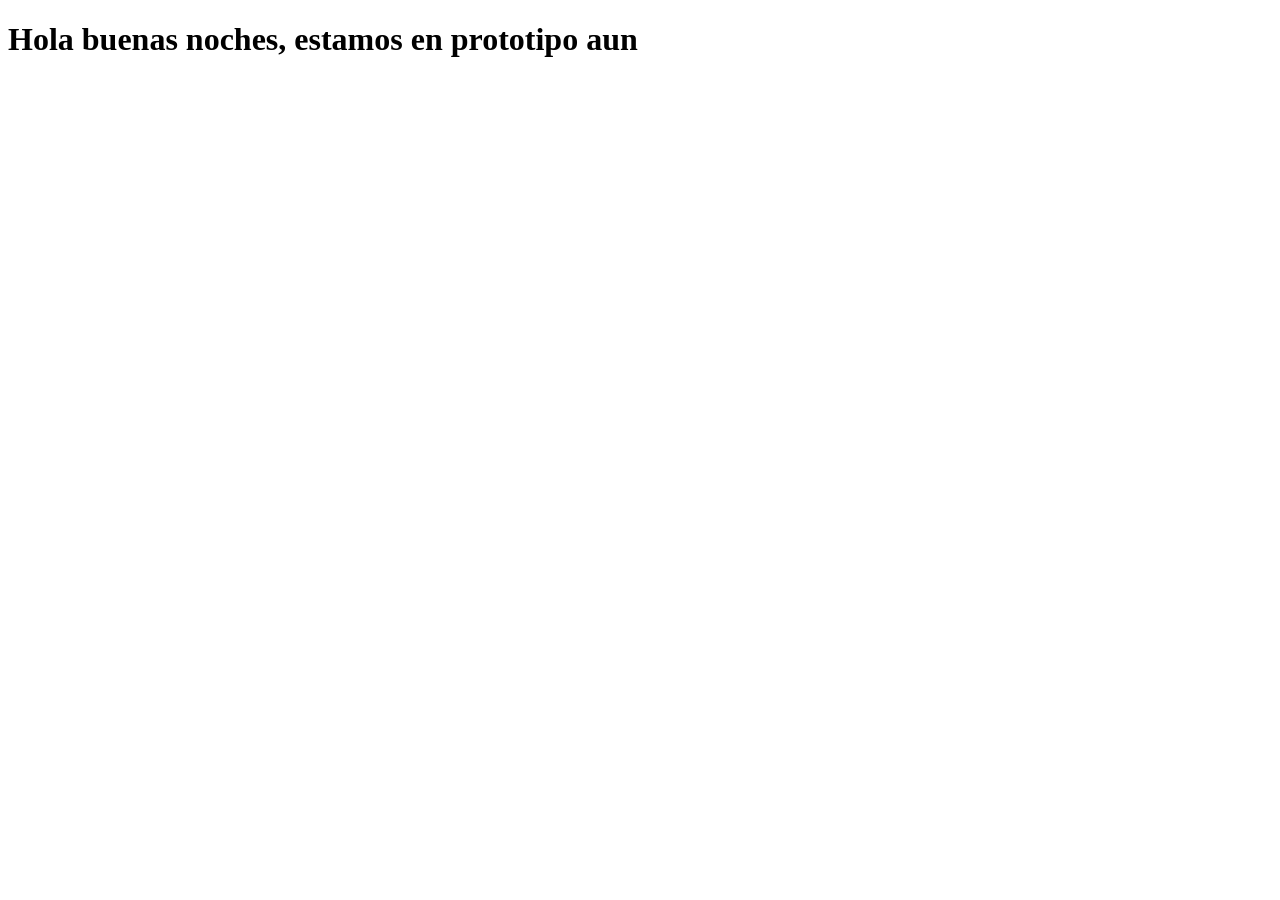
==== games/index.html @ 888af5cb "Estructura inicial del proyecto y prototipo HTML" ====
<!DOCTYPE html>
<html lang="en">
<head>
    <meta charset="UTF-8">
    <meta name="viewport" content="width=device-width, initial-scale=1.0">
    <title>Gamezone</title>
</head>
<body>
    <h1>Hola buenas noches, estamos en prototipo aun</h1>
</body>
</html>
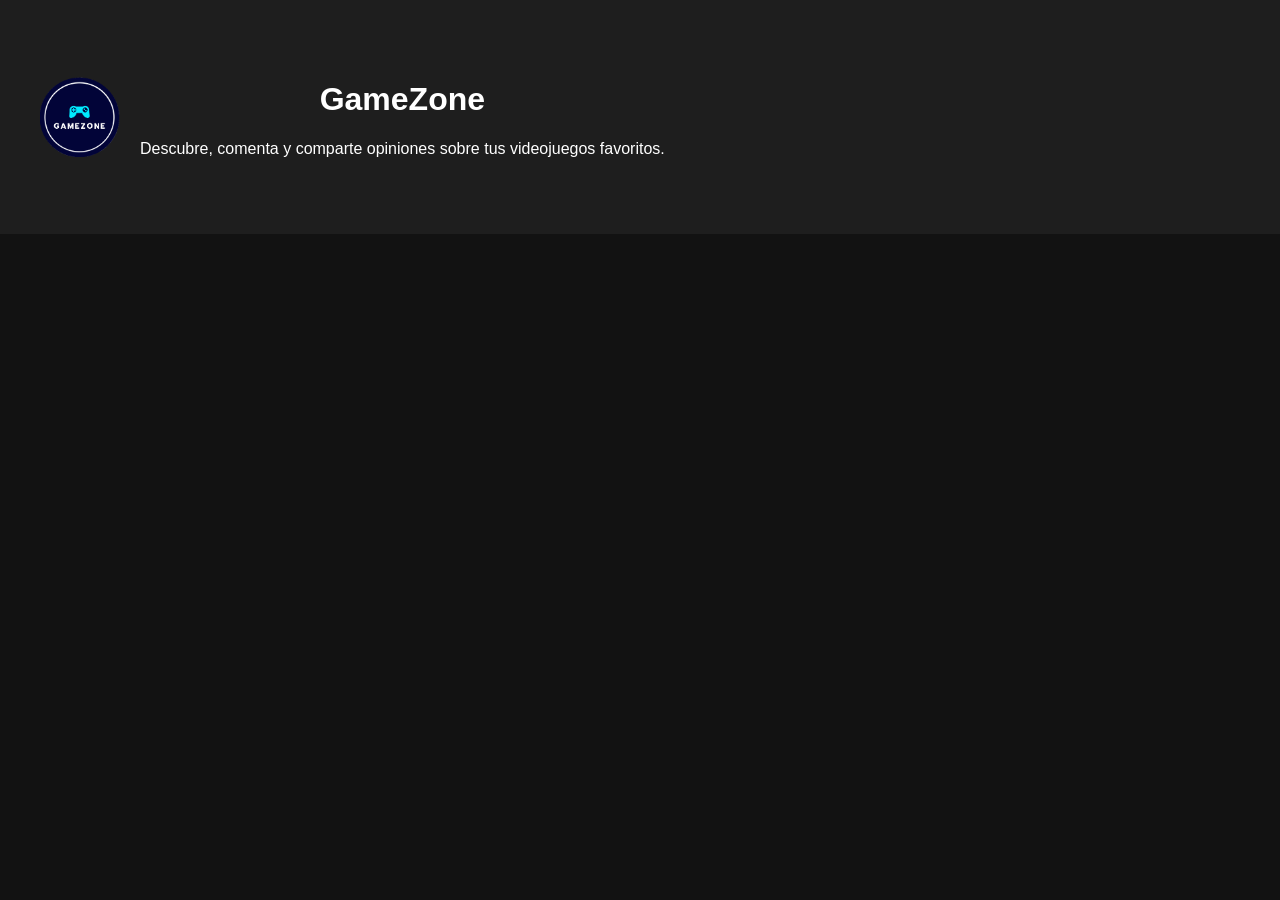
==== commit a4032d5b: "Cambio de color, implementacion de un header e implementacion de archivo css" ====
--- a/games/index.html
+++ b/games/index.html
@@ -4,8 +4,20 @@
     <meta charset="UTF-8">
     <meta name="viewport" content="width=device-width, initial-scale=1.0">
     <title>Gamezone</title>
+    <link rel="stylesheet" href="../css/estilos.css">
 </head>
 <body>
-    <h1>Hola buenas noches, estamos en prototipo aun</h1>
+    <header class="hero">
+    <div class="hero-contenido">
+        <img src="../assets/iconos/logo GameZone.png" alt="GameZone Logo" class="logo">
+
+        <div class="hero-text">
+            <h1>GameZone</h1>
+            <p>Descubre, comenta y comparte opiniones sobre tus videojuegos favoritos.</p>
+        </div>
+    </div>
+</header>
+
+    
 </body>
 </html>
--- a/css/estilos.css
+++ b/css/estilos.css
@@ -0,0 +1,37 @@
+
+body {
+    margin: 0;
+    font-family: Arial, sans-serif;
+    background-color: #121212;
+    color: #ffffff;
+}
+
+.hero {
+    padding: 60px 40px;
+    background-color: #1e1e1e;
+    text-align: center;
+}
+
+.hero-contenido {
+    display: flex;
+    align-items: center;
+    gap: 20px;
+    max-width: 1200px;
+    margin: 0 auto;
+}
+
+.logo {
+    width: 80px;
+    height: auto;
+}
+
+.hero-texto h1 {
+    margin: 0;
+    font-size: 3rem;
+}
+
+.hero-texto p {
+    margin-top: 15px;
+    font-size: 1.2rem;
+    color: #cccccc;
+}
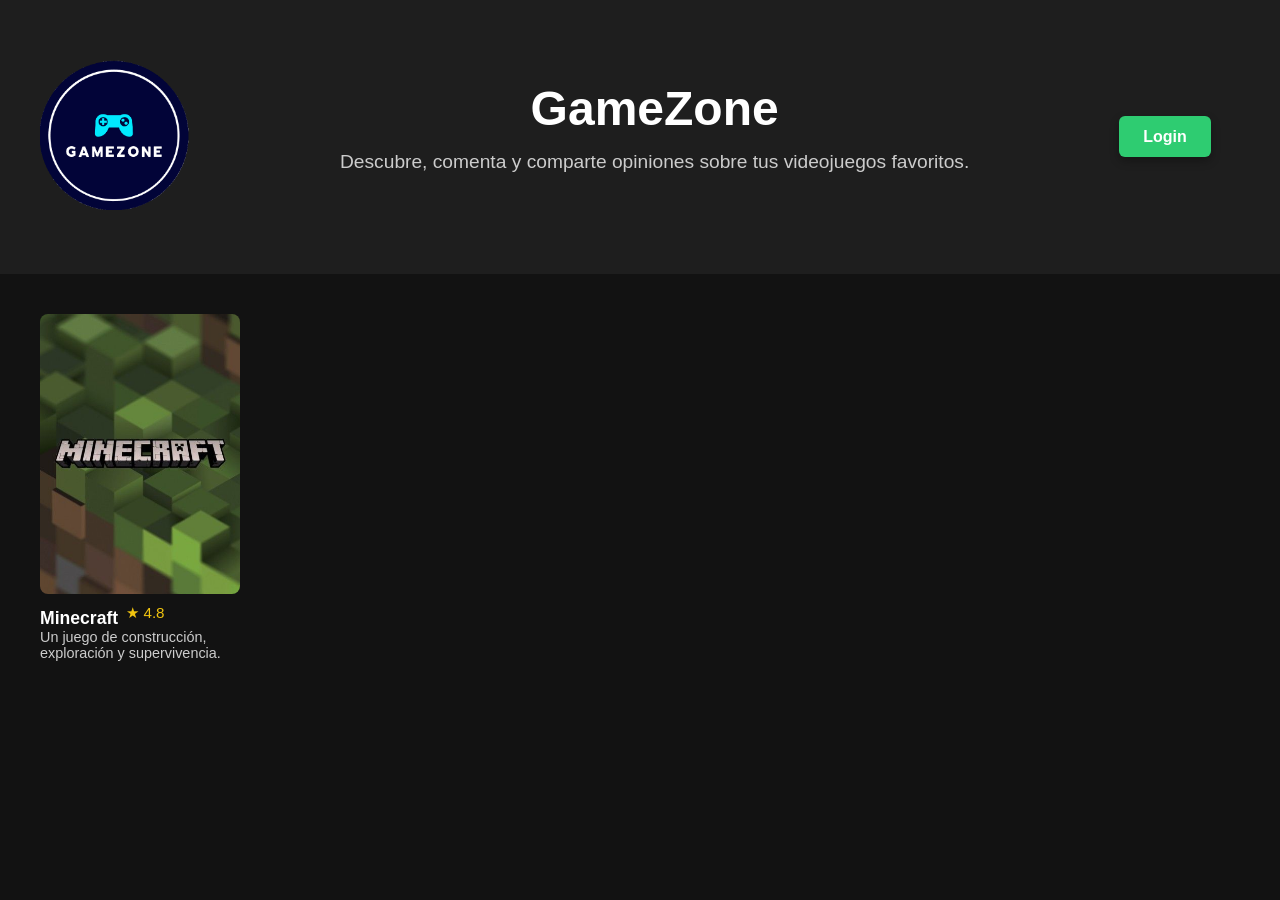
==== commit e9f6db83: "rediseño del header, creacion de card para el primer juego y modificaciones en css" ====
--- a/games/index.html
+++ b/games/index.html
@@ -9,15 +9,40 @@
 <body>
     <header class="hero">
     <div class="hero-contenido">
-        <img src="../assets/iconos/logo GameZone.png" alt="GameZone Logo" class="logo">
+        <div class="hero-izquierda">
+            <img src="../assets/iconos/logo GameZone.png" alt="GameZone Logo" class="logo">
+        </div>
 
-        <div class="hero-text">
+        <div class="hero-texto">
             <h1>GameZone</h1>
             <p>Descubre, comenta y comparte opiniones sobre tus videojuegos favoritos.</p>
         </div>
+
+        <div class="hero-derecha">
+            <a href="#" class="login-btn">Login</a>
+        </div>
+
     </div>
 </header>
 
+    <main>
+        <section class="game-card">
+            <a href="minecraft.html" class="game-link">
+
+                <img src="../assets/iconos/Minecraft/portada_minecraft.jpg" alt="Minecraft">
+            
+                <div class="game-title">
+                <h2>Minecraft</h2>
+                <span class="rating">★ 4.8</span>
+                </div>
+
+                <p>Un juego de construcción, exploración y supervivencia.</p>
+            
+            </a>
+
+        </section>
+    </main>
     
 </body>
+    
 </html>
--- a/css/estilos.css
+++ b/css/estilos.css
@@ -15,13 +15,21 @@
 .hero-contenido {
     display: flex;
     align-items: center;
-    gap: 20px;
+    gap: 150px;
     max-width: 1200px;
     margin: 0 auto;
 }
 
+
+.hero-left,
+.hero-text,
+.hero-right {
+    display: flex;
+    align-items: center;
+}
+
 .logo {
-    width: 80px;
+    width: 150px;
     height: auto;
 }
 
@@ -34,4 +42,83 @@
     margin-top: 15px;
     font-size: 1.2rem;
     color: #cccccc;
-}+}
+
+.login-btn {
+    background-color: #2ecc71;
+    color: #ffffff;
+    padding: 12px 24px;
+    text-decoration: none;
+    border-radius: 6px;
+    font-weight: bold;
+    box-shadow: 0 4px 10px rgba(0,0,0,0.3);
+
+}
+
+.login-btn:hover {
+    background-color: #27ae60;
+}
+
+main {
+    max-width: 1200px;
+    margin: 40px auto;
+    padding: 0 30px;
+}
+
+.game-link {
+    text-decoration: none;
+    color: inherit;
+    display: block;
+}
+
+.game-card {
+    width: 200px;
+    display: flex;
+    flex-direction: column;
+    align-items: flex-start;
+    transition: transform 0.3s ease;
+
+}
+
+.game-card img {
+    width: 100%;
+    height: 280px;
+    object-fit: cover;
+    border-radius: 8px;
+
+    transition: 
+        transform 0.3s ease,
+        box-shadow 0.3s ease;
+}
+
+.game-card:hover img {
+    transform: scale(1.05);
+    cursor: pointer;
+    box-shadow: 
+        0 0 15px rgba(255, 255, 255, 0.6),
+        0 0 30px rgba(255, 255, 255, 0.3);
+}
+
+.game-title {
+    display: flex;
+    align-items: center;
+    gap: 8px;
+}
+
+.game-title h2 {
+    margin: 10px 0 0;
+    font-size: 1.1rem;
+}
+
+.rating {
+    color: #f1c40f;
+    font-size: 0.95rem;
+}
+
+
+.game-card p {
+    margin: 0;
+    font-size: 0.9rem;
+    color: #ccc;
+}
+
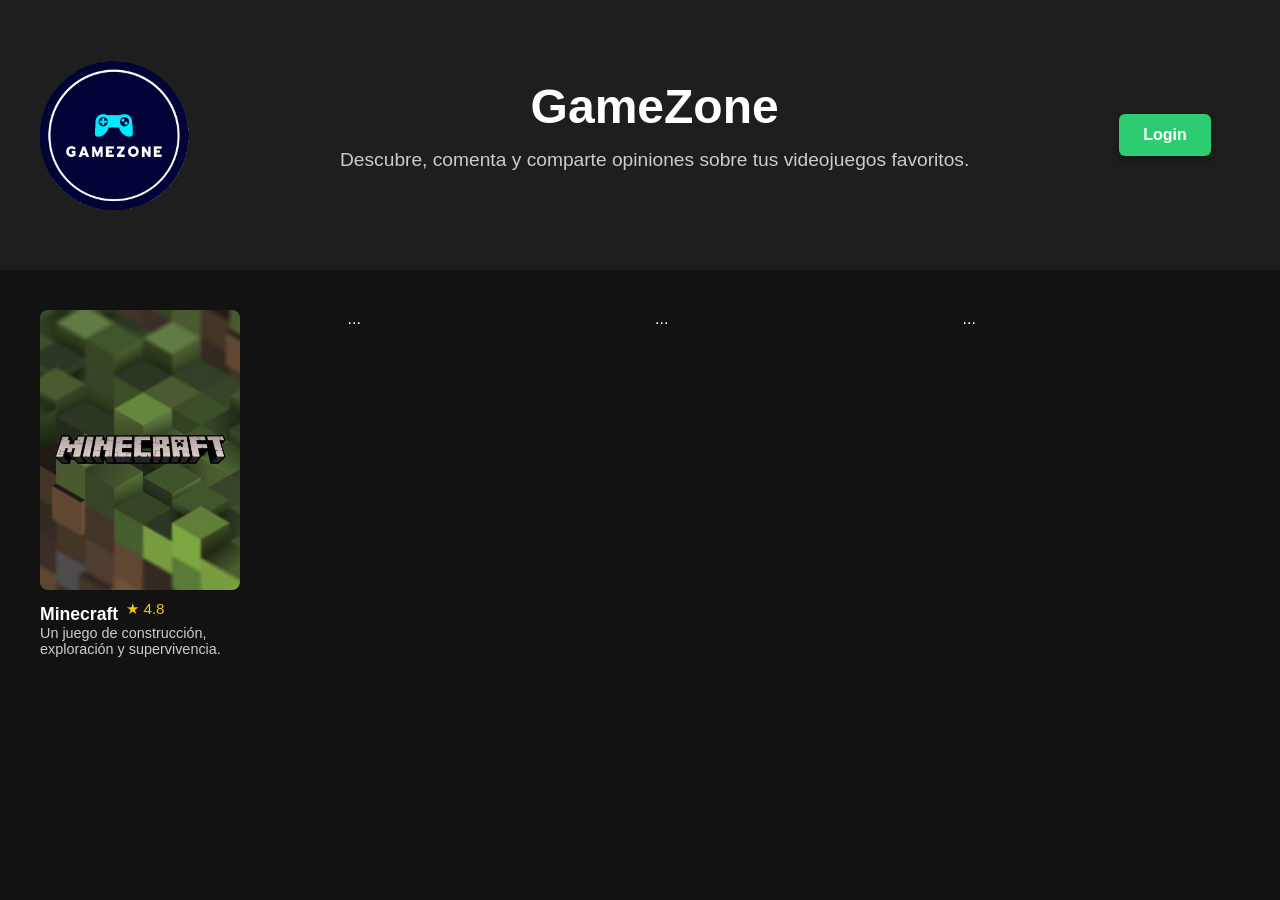
==== commit 851f7141: "Añadiendo muchas cosas, actualizacion de estilos, creacion de un nuevo css para la pagina de index y" ====
--- a/games/index.html
+++ b/games/index.html
@@ -4,7 +4,7 @@
     <meta charset="UTF-8">
     <meta name="viewport" content="width=device-width, initial-scale=1.0">
     <title>Gamezone</title>
-    <link rel="stylesheet" href="../css/estilos.css">
+    <link rel="stylesheet" href="../css/estilos_index.css">
 </head>
 <body>
     <header class="hero">
@@ -25,23 +25,30 @@
     </div>
 </header>
 
-    <main>
-        <section class="game-card">
-            <a href="minecraft.html" class="game-link">
+   <main>
+    <section class="games-grid">
 
+        <article class="game-card">
+            <a href="game.html" class="game-link">
                 <img src="../assets/iconos/Minecraft/portada_minecraft.jpg" alt="Minecraft">
-            
+
                 <div class="game-title">
-                <h2>Minecraft</h2>
-                <span class="rating">★ 4.8</span>
+                    <h2>Minecraft</h2>
+                    <span class="rating">★ 4.8</span>
                 </div>
 
                 <p>Un juego de construcción, exploración y supervivencia.</p>
-            
             </a>
+        </article>
 
-        </section>
-    </main>
+        <!-- Copias esta card para más juegos -->
+        <article class="game-card">...</article>
+        <article class="game-card">...</article>
+        <article class="game-card">...</article>
+
+    </section>
+</main>
+
     
 </body>
     
--- a/css/estilos_index.css
+++ b/css/estilos_index.css
@@ -0,0 +1,134 @@
+/* ====== BASE ====== */
+body {
+    margin: 0;
+    font-family: Arial, sans-serif;
+    background-color: #121212;
+    color: #ffffff;
+}
+
+/* ====== HERO ====== */
+.hero {
+    padding: 60px 40px;
+    background-color: #1e1e1e;
+    text-align: center;
+}
+
+.hero-contenido {
+    display: flex;
+    align-items: center;
+    gap: 150px;
+    max-width: 1200px;
+    margin: 0 auto;
+}
+
+.hero-izquierda,
+.hero-derecha {
+    display: flex;
+    align-items: center;
+}
+
+.hero-texto {
+    display: flex;
+    flex-direction: column;
+    align-items: center; /* centra horizontalmente */
+    text-align: center;
+}
+
+
+.logo {
+    width: 150px;
+    height: auto;
+}
+
+.hero-texto h1 {
+    margin: 0;
+    font-size: 3rem;
+}
+
+.hero-texto p {
+    margin-top: 15px;
+    font-size: 1.2rem;
+    color: #cccccc;
+}
+
+.login-btn {
+    background-color: #2ecc71;
+    color: #ffffff;
+    padding: 12px 24px;
+    text-decoration: none;
+    border-radius: 6px;
+    font-weight: bold;
+    box-shadow: 0 4px 10px rgba(0,0,0,0.3);
+}
+
+.login-btn:hover {
+    background-color: #27ae60;
+}
+
+/* ====== MAIN ====== */
+main {
+    max-width: 1200px;
+    margin: 40px auto;
+    padding: 0 30px;
+}
+
+/* ====== GAME CARD ====== */
+.game-link {
+    text-decoration: none;
+    color: inherit;
+    display: block;
+}
+
+.game-card {
+    width: 200px;
+    display: flex;
+    flex-direction: column;
+    align-items: flex-start;
+    transition: transform 0.3s ease;
+}
+
+.game-card img {
+    width: 100%;
+    height: 280px;
+    object-fit: cover;
+    border-radius: 8px;
+    transition: transform 0.3s ease, box-shadow 0.3s ease;
+}
+
+.game-card:hover img {
+    transform: scale(1.05);
+    cursor: pointer;
+    box-shadow:
+        0 0 15px rgba(255, 255, 255, 0.6),
+        0 0 30px rgba(255, 255, 255, 0.3);
+}
+
+.game-title {
+    display: flex;
+    align-items: center;
+    gap: 8px; /* espacio entre nombre y estrella */
+}
+
+
+.game-title h2 {
+    margin: 10px 0 0;
+    font-size: 1.1rem;
+}
+
+.rating {
+    color: #f1c40f;
+    font-size: 0.95rem;
+}
+
+.game-card p {
+    margin: 0;
+    font-size: 0.9rem;
+    color: #ccc;
+}
+
+.games-grid {
+    display: grid;
+    grid-template-columns: repeat(4, 1fr);
+    gap: 30px;
+}
+
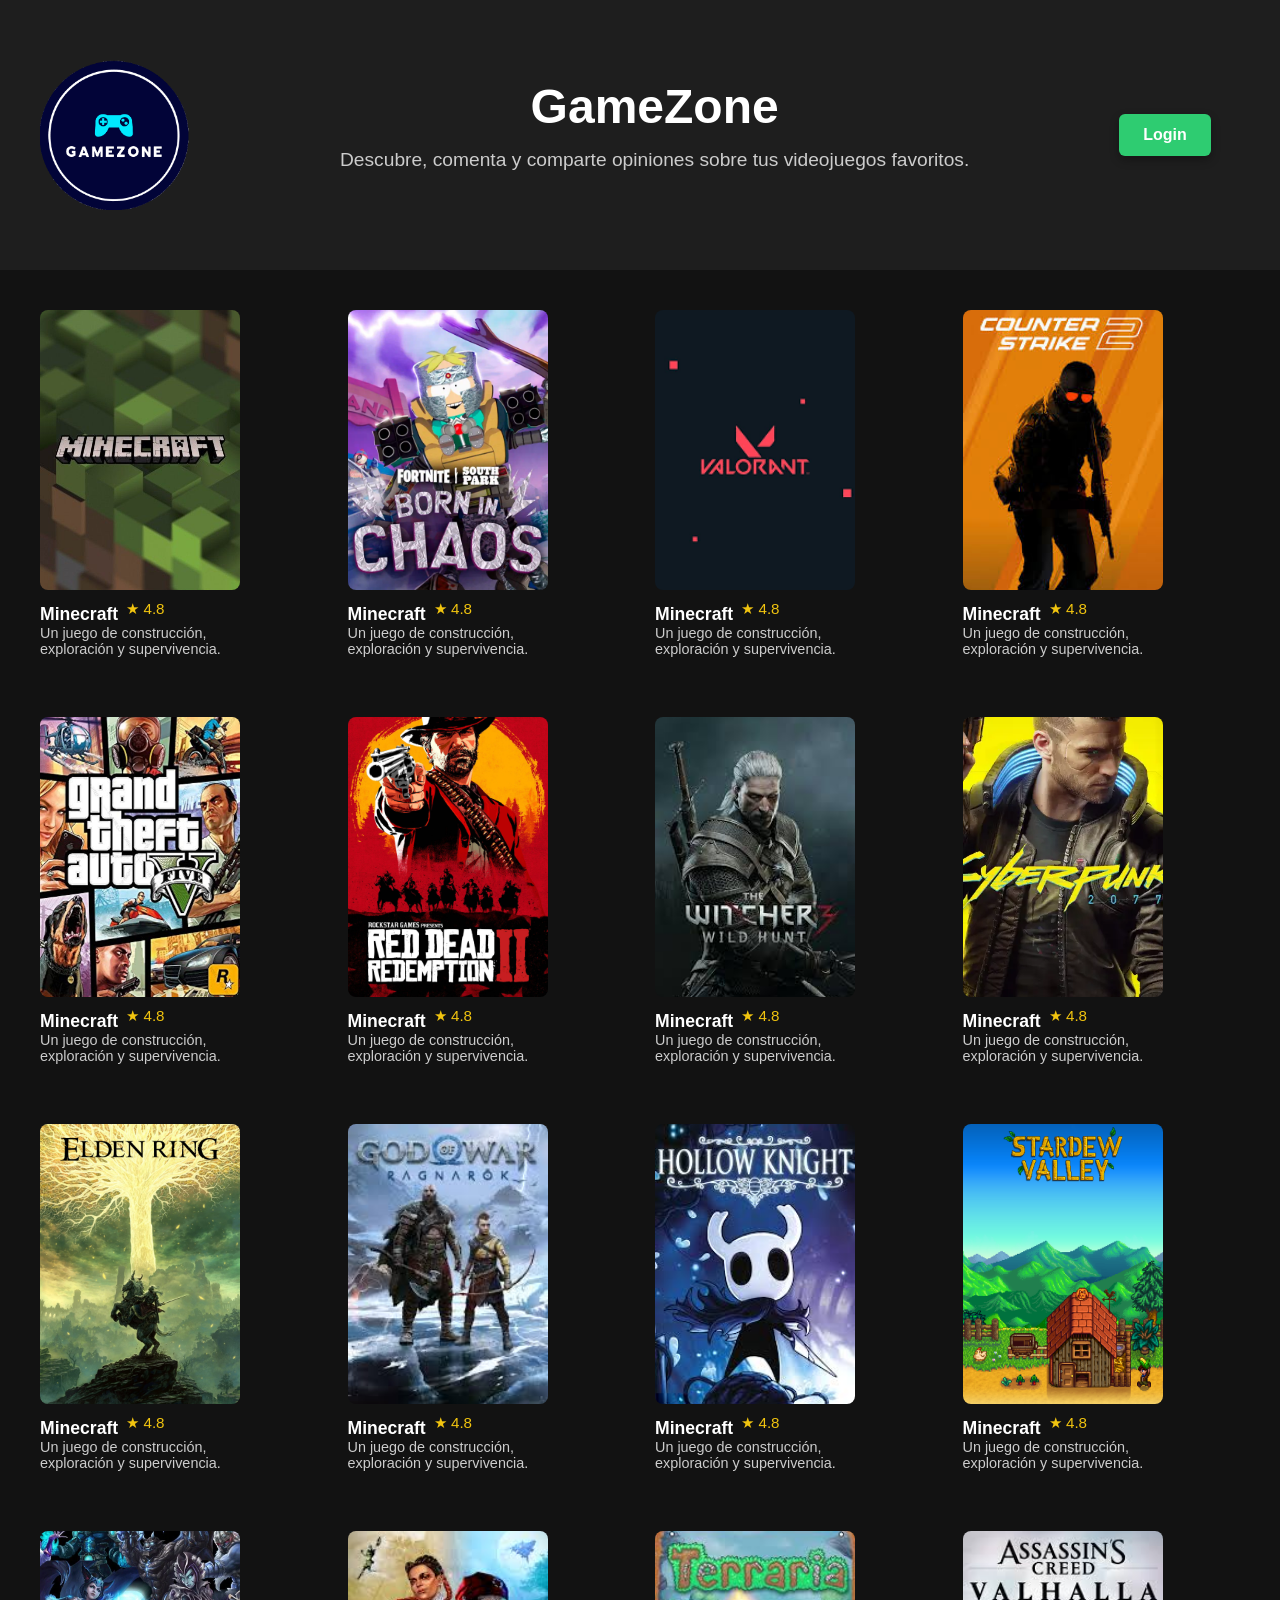
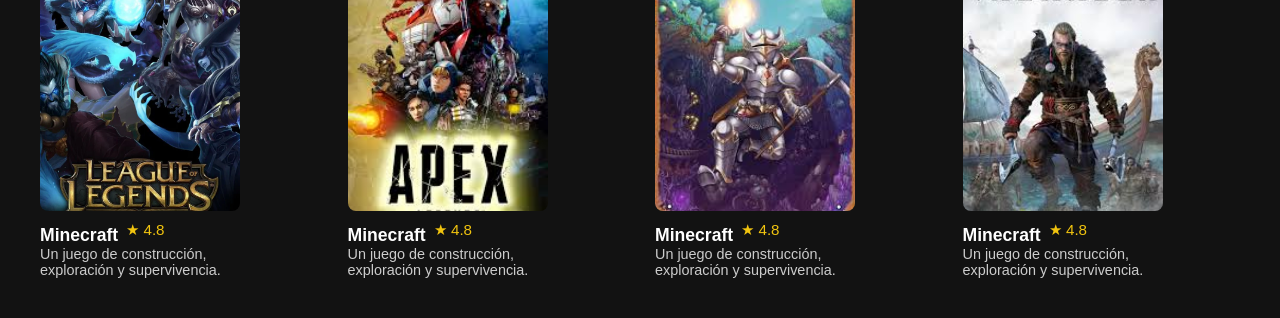
==== commit 2fc1e093: "Agregando portadas de juegos a index" ====
--- a/games/index.html
+++ b/games/index.html
@@ -30,7 +30,7 @@
 
         <article class="game-card">
             <a href="game.html" class="game-link">
-                <img src="../assets/iconos/Minecraft/portada_minecraft.jpg" alt="Minecraft">
+                <img src="../assets/iconos/Portadas/portada_minecraft.jpg" alt="Minecraft">
 
                 <div class="game-title">
                     <h2>Minecraft</h2>
@@ -42,9 +42,200 @@
         </article>
 
         <!-- Copias esta card para más juegos -->
-        <article class="game-card">...</article>
-        <article class="game-card">...</article>
-        <article class="game-card">...</article>
+        <article class="game-card">
+             <a href="game.html" class="game-link">
+                <img src="../assets/iconos/Portadas/portada_Fornite2.webp" alt="Minecraft">
+
+                <div class="game-title">
+                    <h2>Minecraft</h2>
+                    <span class="rating">★ 4.8</span>
+                </div>
+
+                <p>Un juego de construcción, exploración y supervivencia.</p>
+            </a>
+        </article>
+
+        <article class="game-card">
+             <a href="game.html" class="game-link">
+                <img src="../assets/iconos/Portadas/portada_Valorant.png" alt="Minecraft">
+
+                <div class="game-title">
+                    <h2>Minecraft</h2>
+                    <span class="rating">★ 4.8</span>
+                </div>
+
+                <p>Un juego de construcción, exploración y supervivencia.</p>
+            </a>
+        </article>
+
+        <article class="game-card">
+             <a href="game.html" class="game-link">
+                <img src="../assets/iconos/Portadas/portada_Conter2.jpg" alt="Minecraft">
+
+                <div class="game-title">
+                    <h2>Minecraft</h2>
+                    <span class="rating">★ 4.8</span>
+                </div>
+
+                <p>Un juego de construcción, exploración y supervivencia.</p>
+            </a>
+        </article>
+
+        <article class="game-card">
+             <a href="game.html" class="game-link">
+                <img src="../assets/iconos/Portadas/portada_GTA5.jpg" alt="Minecraft">
+
+                <div class="game-title">
+                    <h2>Minecraft</h2>
+                    <span class="rating">★ 4.8</span>
+                </div>
+
+                <p>Un juego de construcción, exploración y supervivencia.</p>
+            </a>
+        </article>
+
+         <article class="game-card">
+             <a href="game.html" class="game-link">
+                <img src="../assets/iconos/Portadas/portada_RDR2.jpg" alt="Minecraft">
+
+                <div class="game-title">
+                    <h2>Minecraft</h2>
+                    <span class="rating">★ 4.8</span>
+                </div>
+
+                <p>Un juego de construcción, exploración y supervivencia.</p>
+            </a>
+        </article>
+
+         <article class="game-card">
+             <a href="game.html" class="game-link">
+                <img src="../assets/iconos/Portadas/portada_TW3.jpg" alt="Minecraft">
+
+                <div class="game-title">
+                    <h2>Minecraft</h2>
+                    <span class="rating">★ 4.8</span>
+                </div>
+
+                <p>Un juego de construcción, exploración y supervivencia.</p>
+            </a>
+        </article>
+
+         <article class="game-card">
+             <a href="game.html" class="game-link">
+                <img src="../assets/iconos/Portadas/portada_Cy2077.webp" alt="Minecraft">
+
+                <div class="game-title">
+                    <h2>Minecraft</h2>
+                    <span class="rating">★ 4.8</span>
+                </div>
+
+                <p>Un juego de construcción, exploración y supervivencia.</p>
+            </a>
+        </article>
+
+         <article class="game-card">
+             <a href="game.html" class="game-link">
+                <img src="../assets/iconos/Portadas/portada_ER.png" alt="Minecraft">
+
+                <div class="game-title">
+                    <h2>Minecraft</h2>
+                    <span class="rating">★ 4.8</span>
+                </div>
+
+                <p>Un juego de construcción, exploración y supervivencia.</p>
+            </a>
+        </article>
+
+         <article class="game-card">
+             <a href="game.html" class="game-link">
+                <img src="../assets/iconos/Portadas/portada_GOW.jpg" alt="Minecraft">
+
+                <div class="game-title">
+                    <h2>Minecraft</h2>
+                    <span class="rating">★ 4.8</span>
+                </div>
+
+                <p>Un juego de construcción, exploración y supervivencia.</p>
+            </a>
+        </article>
+
+         <article class="game-card">
+             <a href="game.html" class="game-link">
+                <img src="../assets/iconos/Portadas/portada_HK.jpg" alt="Minecraft">
+
+                <div class="game-title">
+                    <h2>Minecraft</h2>
+                    <span class="rating">★ 4.8</span>
+                </div>
+
+                <p>Un juego de construcción, exploración y supervivencia.</p>
+            </a>
+        </article>
+
+        <article class="game-card">
+             <a href="game.html" class="game-link">
+                <img src="../assets/iconos/Portadas/portada_SV.png" alt="Minecraft">
+
+                <div class="game-title">
+                    <h2>Minecraft</h2>
+                    <span class="rating">★ 4.8</span>
+                </div>
+
+                <p>Un juego de construcción, exploración y supervivencia.</p>
+            </a>
+        </article>
+
+                <article class="game-card">
+             <a href="game.html" class="game-link">
+                <img src="../assets/iconos/Portadas/portada_LOL.webp" alt="Minecraft">
+
+                <div class="game-title">
+                    <h2>Minecraft</h2>
+                    <span class="rating">★ 4.8</span>
+                </div>
+
+                <p>Un juego de construcción, exploración y supervivencia.</p>
+            </a>
+        </article>
+
+                <article class="game-card">
+             <a href="game.html" class="game-link">
+                <img src="../assets/iconos/Portadas/portada_Apex.jpg" alt="Minecraft">
+
+                <div class="game-title">
+                    <h2>Minecraft</h2>
+                    <span class="rating">★ 4.8</span>
+                </div>
+
+                <p>Un juego de construcción, exploración y supervivencia.</p>
+            </a>
+        </article>
+
+                <article class="game-card">
+             <a href="game.html" class="game-link">
+                <img src="../assets/iconos/Portadas/portada_terraria.jpg" alt="Minecraft">
+
+                <div class="game-title">
+                    <h2>Minecraft</h2>
+                    <span class="rating">★ 4.8</span>
+                </div>
+
+                <p>Un juego de construcción, exploración y supervivencia.</p>
+            </a>
+        </article>
+
+                <article class="game-card">
+             <a href="game.html" class="game-link">
+                <img src="../assets/iconos/Portadas/portada_ASCV.jpg" alt="Minecraft">
+
+                <div class="game-title">
+                    <h2>Minecraft</h2>
+                    <span class="rating">★ 4.8</span>
+                </div>
+
+                <p>Un juego de construcción, exploración y supervivencia.</p>
+            </a>
+        </article>
 
     </section>
 </main>
--- a/css/estilos_index.css
+++ b/css/estilos_index.css
@@ -129,6 +129,8 @@
 .games-grid {
     display: grid;
     grid-template-columns: repeat(4, 1fr);
-    gap: 30px;
+    column-gap: 30px;
+    row-gap: 60px;
 }
 
+
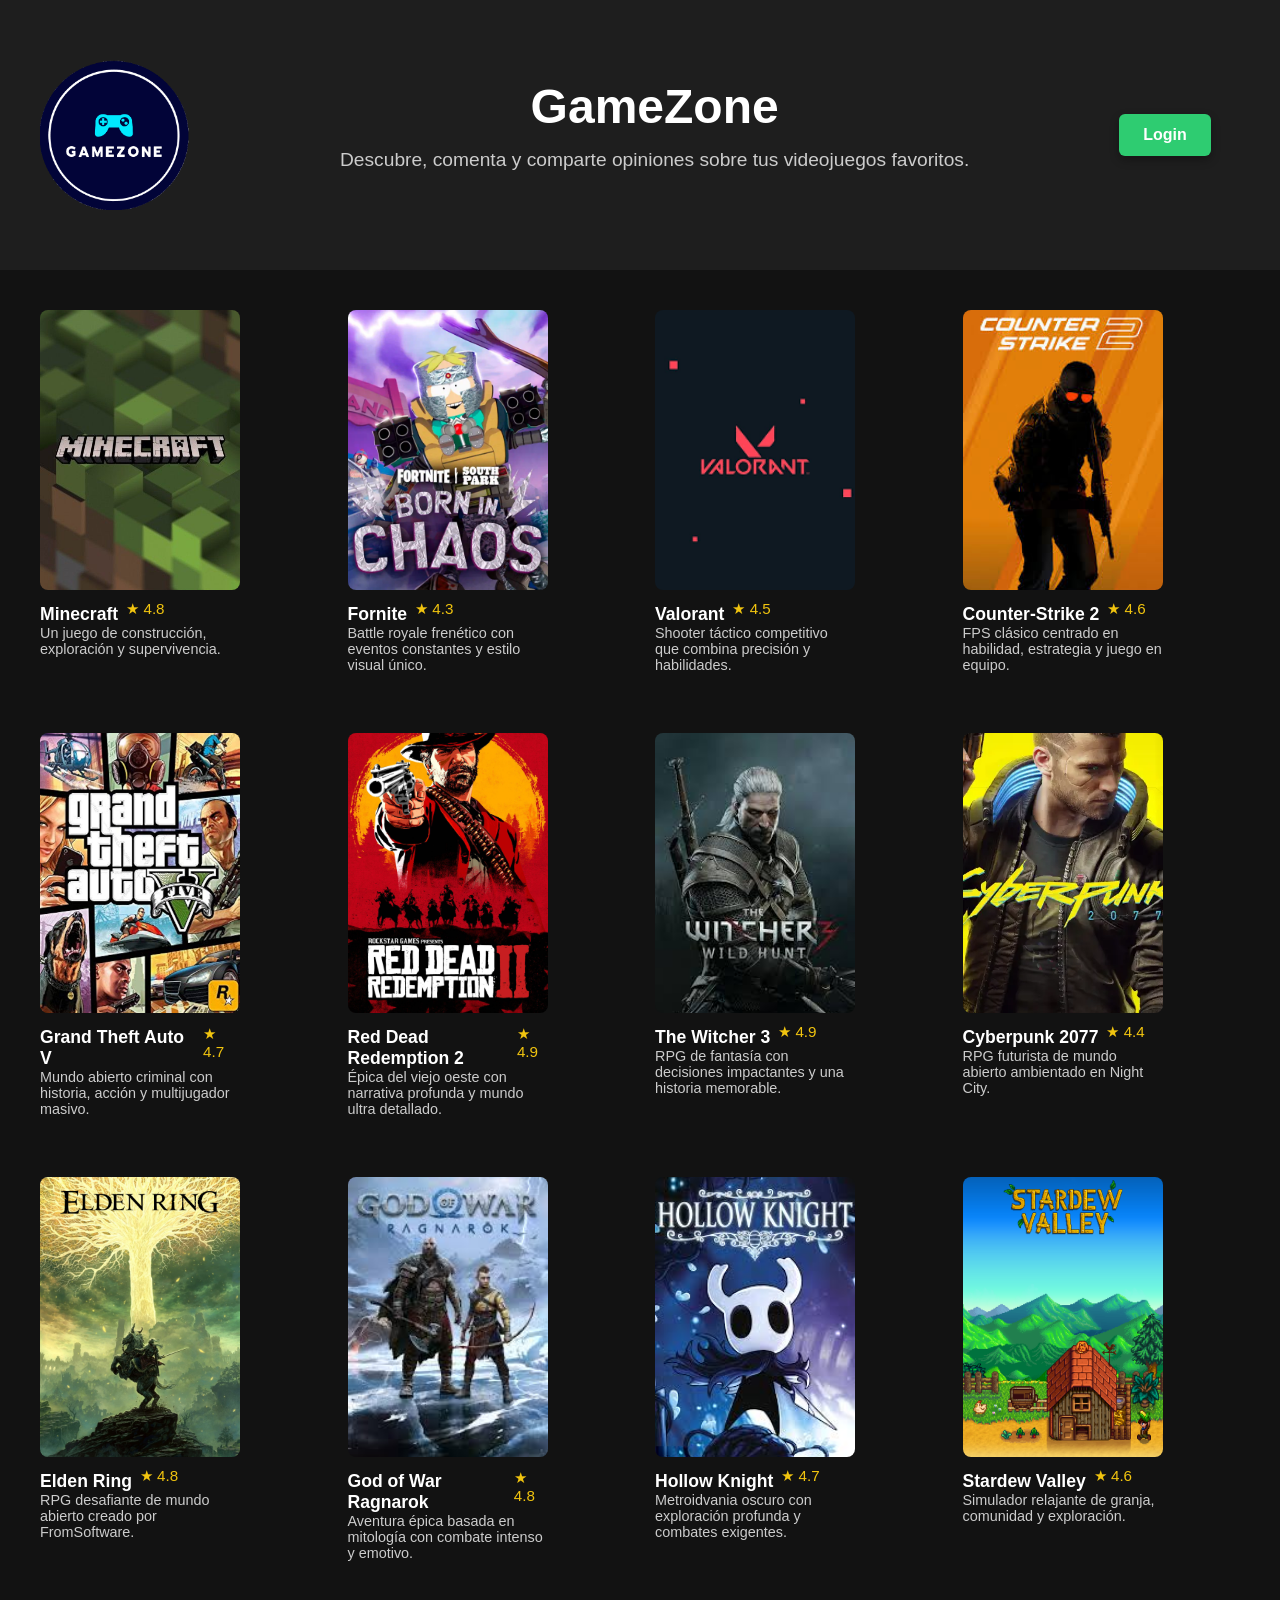
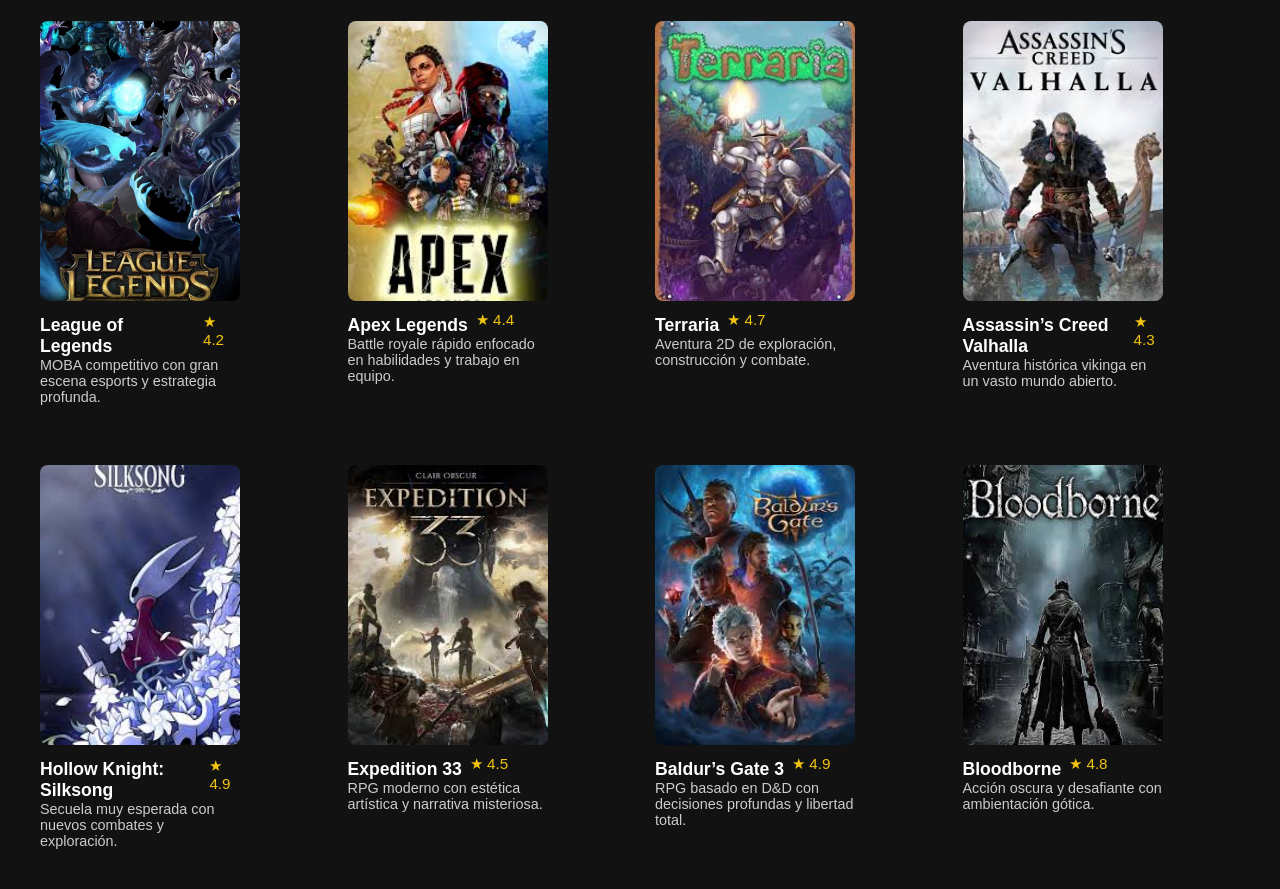
==== commit e373a487: "Añadiendo mas juegos, creando el archivo game.js y creando la estructura para recibir id y en base a" ====
--- a/games/index.html
+++ b/games/index.html
@@ -29,7 +29,7 @@
     <section class="games-grid">
 
         <article class="game-card">
-            <a href="game.html" class="game-link">
+            <a href= "game.html?id=minecraft" class="game-link">
                 <img src="../assets/iconos/Portadas/portada_minecraft.jpg" alt="Minecraft">
 
                 <div class="game-title">
@@ -43,197 +43,249 @@
 
         <!-- Copias esta card para más juegos -->
         <article class="game-card">
-             <a href="game.html" class="game-link">
+             <a href="game.html?id=fornite" class="game-link">
                 <img src="../assets/iconos/Portadas/portada_Fornite2.webp" alt="Minecraft">
 
                 <div class="game-title">
-                    <h2>Minecraft</h2>
-                    <span class="rating">★ 4.8</span>
-                </div>
-
-                <p>Un juego de construcción, exploración y supervivencia.</p>
-            </a>
-        </article>
-
-        <article class="game-card">
-             <a href="game.html" class="game-link">
+                    <h2>Fornite</h2>
+                    <span class="rating">★ 4.3</span>
+                </div>
+
+                <p>Battle royale frenético con eventos constantes y estilo visual único.</p>
+            </a>
+        </article>
+
+        <article class="game-card">
+             <a href="game.html?id=valorant" class="game-link">
                 <img src="../assets/iconos/Portadas/portada_Valorant.png" alt="Minecraft">
 
                 <div class="game-title">
-                    <h2>Minecraft</h2>
-                    <span class="rating">★ 4.8</span>
-                </div>
-
-                <p>Un juego de construcción, exploración y supervivencia.</p>
-            </a>
-        </article>
-
-        <article class="game-card">
-             <a href="game.html" class="game-link">
+                    <h2>Valorant</h2>
+                    <span class="rating">★ 4.5</span>
+                </div>
+
+                <p>Shooter táctico competitivo que combina precisión y habilidades.</p>
+            </a>
+        </article>
+
+        <article class="game-card">
+             <a href="game.html?id=conterstrike2" class="game-link">
                 <img src="../assets/iconos/Portadas/portada_Conter2.jpg" alt="Minecraft">
 
                 <div class="game-title">
-                    <h2>Minecraft</h2>
-                    <span class="rating">★ 4.8</span>
-                </div>
-
-                <p>Un juego de construcción, exploración y supervivencia.</p>
-            </a>
-        </article>
-
-        <article class="game-card">
-             <a href="game.html" class="game-link">
+                    <h2>Counter-Strike 2</h2>
+                    <span class="rating">★ 4.6</span>
+                </div>
+
+                <p>FPS clásico centrado en habilidad, estrategia y juego en equipo.</p>
+            </a>
+        </article>
+
+        <article class="game-card">
+             <a href="game.html?id=gta5" class="game-link">
                 <img src="../assets/iconos/Portadas/portada_GTA5.jpg" alt="Minecraft">
 
                 <div class="game-title">
-                    <h2>Minecraft</h2>
-                    <span class="rating">★ 4.8</span>
-                </div>
-
-                <p>Un juego de construcción, exploración y supervivencia.</p>
-            </a>
-        </article>
-
-         <article class="game-card">
-             <a href="game.html" class="game-link">
+                    <h2>Grand Theft Auto V</h2>
+                    <span class="rating">★ 4.7</span>
+                </div>
+
+                <p>Mundo abierto criminal con historia, acción y multijugador masivo.</p>
+            </a>
+        </article>
+
+         <article class="game-card">
+             <a href="game.html?id=rdr2" class="game-link">
                 <img src="../assets/iconos/Portadas/portada_RDR2.jpg" alt="Minecraft">
 
                 <div class="game-title">
-                    <h2>Minecraft</h2>
-                    <span class="rating">★ 4.8</span>
-                </div>
-
-                <p>Un juego de construcción, exploración y supervivencia.</p>
-            </a>
-        </article>
-
-         <article class="game-card">
-             <a href="game.html" class="game-link">
+                    <h2>Red Dead Redemption 2</h2>
+                    <span class="rating">★ 4.9</span>
+                </div>
+
+                <p>Épica del viejo oeste con narrativa profunda y mundo ultra detallado.</p>
+            </a>
+        </article>
+
+         <article class="game-card">
+             <a href="game.html?id=thewitcher3" class="game-link">
                 <img src="../assets/iconos/Portadas/portada_TW3.jpg" alt="Minecraft">
 
                 <div class="game-title">
-                    <h2>Minecraft</h2>
-                    <span class="rating">★ 4.8</span>
-                </div>
-
-                <p>Un juego de construcción, exploración y supervivencia.</p>
-            </a>
-        </article>
-
-         <article class="game-card">
-             <a href="game.html" class="game-link">
+                    <h2>The Witcher 3</h2>
+                    <span class="rating">★ 4.9</span>
+                </div>
+
+                <p>RPG de fantasía con decisiones impactantes y una historia memorable.</p>
+            </a>
+        </article>
+
+         <article class="game-card">
+             <a href="game.html?id=cyberpunk2077" class="game-link">
                 <img src="../assets/iconos/Portadas/portada_Cy2077.webp" alt="Minecraft">
 
                 <div class="game-title">
-                    <h2>Minecraft</h2>
-                    <span class="rating">★ 4.8</span>
-                </div>
-
-                <p>Un juego de construcción, exploración y supervivencia.</p>
-            </a>
-        </article>
-
-         <article class="game-card">
-             <a href="game.html" class="game-link">
+                    <h2>Cyberpunk 2077</h2>
+                    <span class="rating">★ 4.4</span>
+                </div>
+
+                <p>RPG futurista de mundo abierto ambientado en Night City.</p>
+            </a>
+        </article>
+
+         <article class="game-card">
+             <a href="game.html?id=eldenring" class="game-link">
                 <img src="../assets/iconos/Portadas/portada_ER.png" alt="Minecraft">
 
                 <div class="game-title">
-                    <h2>Minecraft</h2>
-                    <span class="rating">★ 4.8</span>
-                </div>
-
-                <p>Un juego de construcción, exploración y supervivencia.</p>
-            </a>
-        </article>
-
-         <article class="game-card">
-             <a href="game.html" class="game-link">
+                    <h2>Elden Ring</h2>
+                    <span class="rating">★ 4.8</span>
+                </div>
+
+                <p>RPG desafiante de mundo abierto creado por FromSoftware.</p>
+            </a>
+        </article>
+
+         <article class="game-card">
+             <a href="game.html?id=gowr" class="game-link">
                 <img src="../assets/iconos/Portadas/portada_GOW.jpg" alt="Minecraft">
 
                 <div class="game-title">
-                    <h2>Minecraft</h2>
-                    <span class="rating">★ 4.8</span>
-                </div>
-
-                <p>Un juego de construcción, exploración y supervivencia.</p>
-            </a>
-        </article>
-
-         <article class="game-card">
-             <a href="game.html" class="game-link">
+                    <h2>God of War Ragnarok</h2>
+                    <span class="rating">★ 4.8</span>
+                </div>
+
+                <p>Aventura épica basada en mitología con combate intenso y emotivo.</p>
+            </a>
+        </article>
+
+         <article class="game-card">
+             <a href="game.html?id=hollowknigth" class="game-link">
                 <img src="../assets/iconos/Portadas/portada_HK.jpg" alt="Minecraft">
 
                 <div class="game-title">
-                    <h2>Minecraft</h2>
-                    <span class="rating">★ 4.8</span>
-                </div>
-
-                <p>Un juego de construcción, exploración y supervivencia.</p>
-            </a>
-        </article>
-
-        <article class="game-card">
-             <a href="game.html" class="game-link">
+                    <h2>Hollow Knight</h2>
+                    <span class="rating">★ 4.7</span>
+                </div>
+
+                <p>Metroidvania oscuro con exploración profunda y combates exigentes.</p>
+            </a>
+        </article>
+
+        <article class="game-card">
+             <a href="game.html?id=stardewvalley" class="game-link">
                 <img src="../assets/iconos/Portadas/portada_SV.png" alt="Minecraft">
 
                 <div class="game-title">
-                    <h2>Minecraft</h2>
-                    <span class="rating">★ 4.8</span>
-                </div>
-
-                <p>Un juego de construcción, exploración y supervivencia.</p>
+                    <h2>Stardew Valley</h2>
+                    <span class="rating">★ 4.6</span>
+                </div>
+
+                <p>Simulador relajante de granja, comunidad y exploración.</p>
             </a>
         </article>
 
                 <article class="game-card">
-             <a href="game.html" class="game-link">
+             <a href="game.html?id=lol" class="game-link">
                 <img src="../assets/iconos/Portadas/portada_LOL.webp" alt="Minecraft">
 
                 <div class="game-title">
-                    <h2>Minecraft</h2>
-                    <span class="rating">★ 4.8</span>
-                </div>
-
-                <p>Un juego de construcción, exploración y supervivencia.</p>
+                    <h2>League of Legends</h2>
+                    <span class="rating">★ 4.2</span>
+                </div>
+
+                <p>MOBA competitivo con gran escena esports y estrategia profunda.</p>
             </a>
         </article>
 
                 <article class="game-card">
-             <a href="game.html" class="game-link">
+             <a href="game.html?id=apex" class="game-link">
                 <img src="../assets/iconos/Portadas/portada_Apex.jpg" alt="Minecraft">
 
                 <div class="game-title">
-                    <h2>Minecraft</h2>
-                    <span class="rating">★ 4.8</span>
-                </div>
-
-                <p>Un juego de construcción, exploración y supervivencia.</p>
+                    <h2>Apex Legends</h2>
+                    <span class="rating">★ 4.4</span>
+                </div>
+
+                <p>Battle royale rápido enfocado en habilidades y trabajo en equipo.</p>
             </a>
         </article>
 
                 <article class="game-card">
-             <a href="game.html" class="game-link">
+             <a href="game.html?id=terraria" class="game-link">
                 <img src="../assets/iconos/Portadas/portada_terraria.jpg" alt="Minecraft">
 
                 <div class="game-title">
-                    <h2>Minecraft</h2>
-                    <span class="rating">★ 4.8</span>
-                </div>
-
-                <p>Un juego de construcción, exploración y supervivencia.</p>
-            </a>
-        </article>
-
-                <article class="game-card">
-             <a href="game.html" class="game-link">
+                    <h2>Terraria</h2>
+                    <span class="rating">★ 4.7</span>
+                </div>
+
+                <p>Aventura 2D de exploración, construcción y combate.</p>
+            </a>
+        </article>
+
+        <article class="game-card">
+             <a href="game.html?id=assasincreed"class="game-link">
                 <img src="../assets/iconos/Portadas/portada_ASCV.jpg" alt="Minecraft">
 
                 <div class="game-title">
-                    <h2>Minecraft</h2>
-                    <span class="rating">★ 4.8</span>
-                </div>
-
-                <p>Un juego de construcción, exploración y supervivencia.</p>
+                    <h2>Assassin’s Creed Valhalla</h2>
+                    <span class="rating">★ 4.3</span>
+                </div>
+
+                <p>Aventura histórica vikinga en un vasto mundo abierto.</p>
+            </a>
+        </article>
+
+         <article class="game-card">
+             <a href="game.html?id=silksong" class="game-link">
+                <img src="../assets/iconos/Portadas/portada_silksong.jpg" alt="Minecraft">
+
+                <div class="game-title">
+                    <h2>Hollow Knight: Silksong</h2>
+                    <span class="rating">★ 4.9</span>
+                </div>
+
+                <p>Secuela muy esperada con nuevos combates y exploración.</p>
+            </a>
+        </article>
+
+         <article class="game-card">
+             <a href="game.html?id=expedition33" class="game-link">
+                <img src="../assets/iconos/Portadas/portada_E33.jpg" alt="Minecraft">
+
+                <div class="game-title">
+                    <h2>Expedition 33</h2>
+                    <span class="rating">★ 4.5</span>
+                </div>
+
+                <p>RPG moderno con estética artística y narrativa misteriosa.</p>
+            </a>
+        </article>
+
+         <article class="game-card">
+             <a href="game.html?id=baldurgate3" class="game-link">
+                <img src="../assets/iconos/Portadas/portada_BLGT3.jpg" alt="Minecraft">
+
+                <div class="game-title">
+                    <h2>Baldur’s Gate 3</h2>
+                    <span class="rating">★ 4.9</span>
+                </div>
+
+                <p>RPG basado en D&D con decisiones profundas y libertad total.</p>
+            </a>
+        </article>
+
+         <article class="game-card">
+             <a href="game.html?id=bloodborne" class="game-link">
+                <img src="../assets/iconos/Portadas/portada_bloodborne.jpg" alt="Minecraft">
+
+                <div class="game-title">
+                    <h2>Bloodborne</h2>
+                    <span class="rating">★ 4.8</span>
+                </div>
+
+                <p>Acción oscura y desafiante con ambientación gótica.</p>
             </a>
         </article>
 
